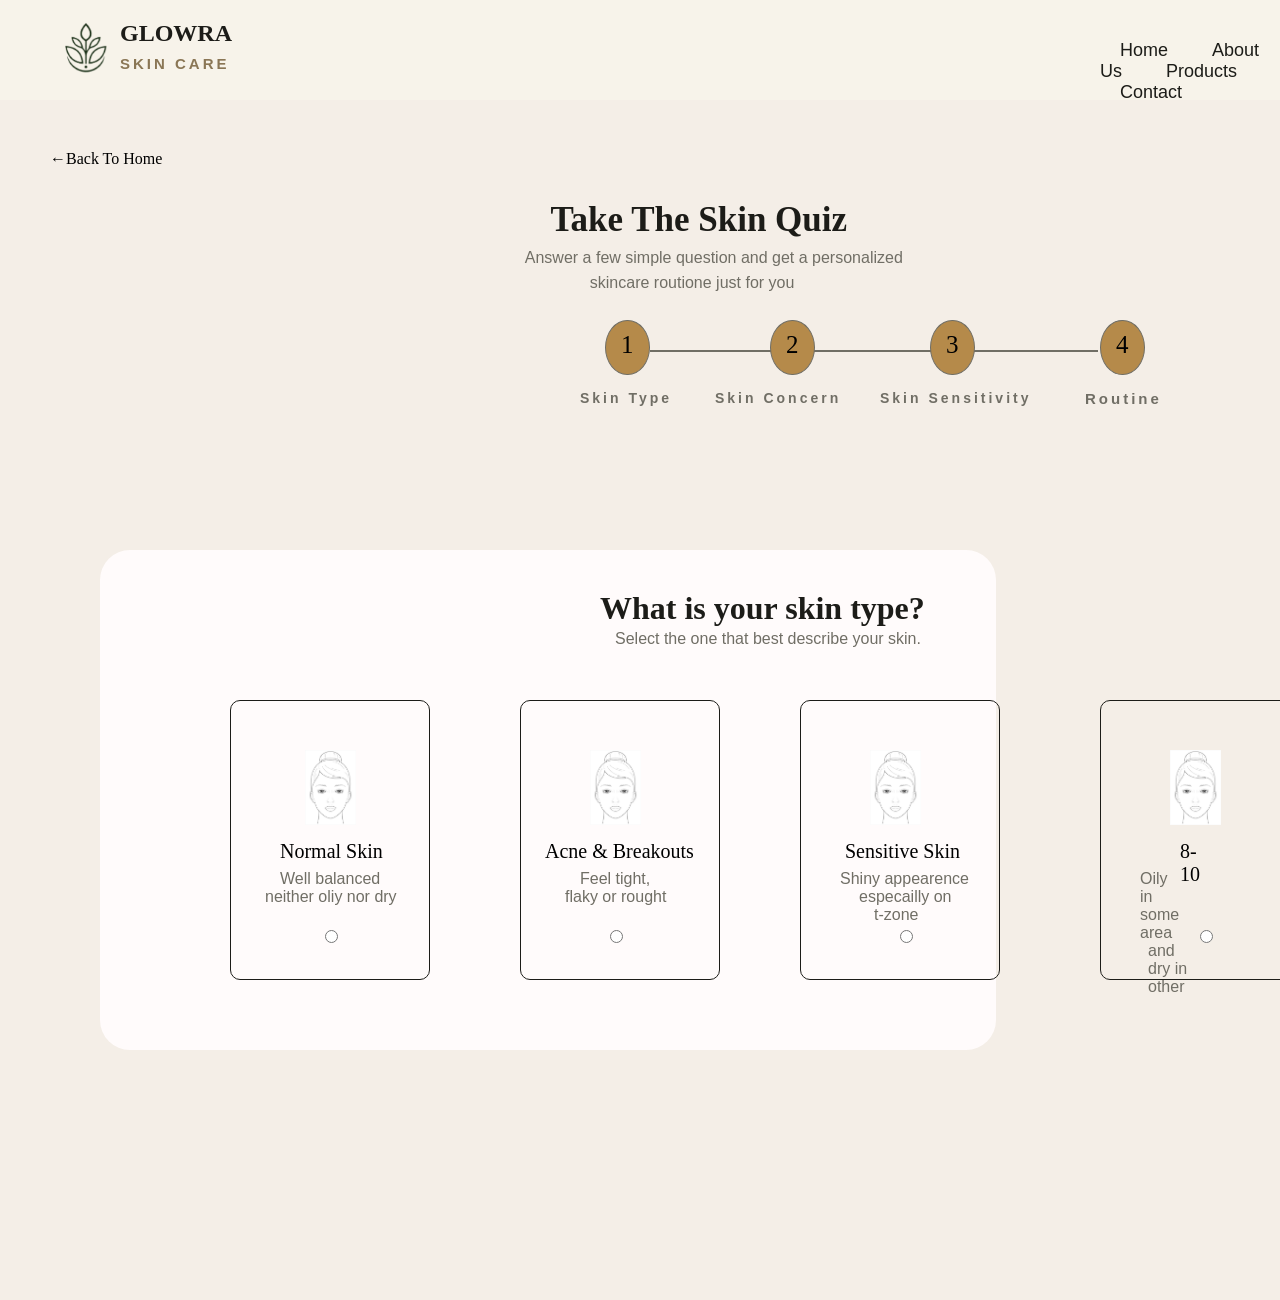
==== result.html @ 4100a985 "add build a website" ====
<!DOCTYPE html>
 <html lang="en">
 <head>
    <meta charset="UTF-8">
    <meta name="viewport" content="width=device-width, initial-scale=1.0">
    <title>Document</title>
    <link rel="stylesheet" href="./result.css">
 </head>
 <body>
 <header>

        <nav>

            <h1>GLOWRA</h1>
            <h5>SKIN CARE</h5>
            <ul>
                <li><a href="./index.html">Home</a></li>
                <li><a href="./about.html">About Us</a></li>
                <li><a href="./product.html">Products</a></li>
                <li><a href="./contact.html">Contact</a></li>
            </ul>
           <button class="hamburger" id="hamburger">
    <span></span>
    <span></span>
    <span></span>
</button>
        </nav>
    </header>
    <img class="logo" src="logo.png">
    <img class="icon-1" src="search.png">
    <img class="icon-2" src="user.png">
    <img class="icon-3" src="cart.png">
    <div class="container">
        <a class="home" href="./index.html">←Back To Home</a>
        <h1 class="p-1">Take The Skin Quiz</h1>
        <p class="p-2">Answer a few simple question and get a personalized<br><span class="p-3">skincare routione just for you</span></p>
    </div>
    <div class="line"></div>
    <div class="box">
        <p class="skin-1">1</p>
        <h5 class="head-1">Skin Type</h5>
        <p class="skin-2">2</p>
         <h5 class="head-2">Skin Concern</h5>
        <p class="skin-3">3</p>
         <h5 class="head-3">Skin Sensitivity</h5>
        <p class="skin-4">4</p>
         <h5 class="head-4">Routine</h5>
        <p class="skin-5">5</p>
         <h5 class="head-5">Result</h5>
    </div>
    <div class="sec">
        <H1 class="bin-1">What is your skin type?</H1>
        <p class="bin-2">Select the one that best describe your skin.</p>
        <div class="box-1"> </div>
             <img class="l-1" src="df032ad88e95d4d37ae13962cc7c6aff.jpg">
             <p class="l-2">Normal Skin</p>
             <p class="l-3">Well balanced<br><span>neither oliy nor dry</span></p>
             <input id="l-4" type="radio"> 
           
       
         <div class="box-2"></div>
             <img class="l-4" src="df032ad88e95d4d37ae13962cc7c6aff.jpg">
             <p class="l-5">Acne & Breakouts</p>
             <p class="l-6">Feel tight,<br><span class="spoon">flaky or rought</span></p>
              <input id="l-6" type="radio">
      
         <div class="box-3"></div>
             <img class="l-7" src="df032ad88e95d4d37ae13962cc7c6aff.jpg">
             <p class="l-8">Sensitive Skin</p>
             <p class="l-9">Shiny appearence<br><span class="spoon-2">especailly on </span><br>
                <span class="spoon-3">t-zone</span></p>
                <input id="l-7" type="radio">
        
         <div class="box-4"> </div>
             <img class="l-10" src="df032ad88e95d4d37ae13962cc7c6aff.jpg">
             <p class="l-11">8-10 </p>
             <p class="l-12">Oily in some area<br><span class="spoon-4">and dry in other</span></p>
             <input id="l-8" type="radio">
    </div>
    <div class="sec-2">
        <h1 class="acne-1">Your Skin  Quiz Result</h1>
        <p class="acne-2">Based on your answer,we are created a routine<br><span id="acne-2">perfect for your skin.</span></p>
        <div class="acne-3">
            <img class="acne-4" src="df032ad88e95d4d37ae13962cc7c6aff.jpg">
            <p class="acne-5">Your Skin Type</p>
            <p class="acne-6">Combination</p>
        </div>
        <p class="acne-7">Your Top Concern</p>
        <p class="acne-8">Acne</p>
        <p class="acne-9">Dullness</p>
        <p class="acne-10">Uneven texture</p>
        <p class="acne-11">Your Recommended Routine</p>
         <div class="card-1">
        <img class="card-2" src="Screenshot 2026-09-05 015650.png">
        <h4  class="card-3">Radiance Serum</h4>
        <p  class="card-4">Brightening & Glow</p>
        <img class="card-6 " src="Screenshot 2026-09-05 015739.png">
  
    </div>
    <a class="acne-12" href="./shop.html">Shop Your Routine →</a>
    <a class="acne-13" href="./skin quiz.html">Retake Quiz ↻ </a>
    </div>

    <script>
document.addEventListener("DOMContentLoaded", () => {

    /* =========================================
       RESULT ELEMENTS
    ========================================= */

    const items = document.querySelectorAll(
        ".acne-3, " +
        ".acne-8, " +
        ".acne-9, " +
        ".acne-10, " +
        ".card-1"
    );


    /* =========================================
       ADD REVEAL CLASS
    ========================================= */

    items.forEach((item, index) => {

        item.classList.add("result-reveal");

        item.style.transitionDelay =
            `${(index % 4) * 0.12}s`;

    });


    /* =========================================
       SCROLL OBSERVER
    ========================================= */

    const observer = new IntersectionObserver(
        (entries, observer) => {

            entries.forEach(entry => {

                if (entry.isIntersecting) {

                    entry.target.classList.add("active");

                    observer.unobserve(entry.target);

                }

            });

        },
        {
            threshold: 0.15
        }
    );


    items.forEach(item => {
        observer.observe(item);
    });


    /* =========================================
       CONCERN TAG CLICK EFFECT
    ========================================= */

    const concerns = document.querySelectorAll(
        ".acne-8, .acne-9, .acne-10"
    );

    concerns.forEach(concern => {

        concern.addEventListener("click", () => {

            concerns.forEach(item => {
                item.classList.remove("selected");
            });

            concern.classList.add("selected");

        });

    });

});
</script>
<script>
const hamburger = document.getElementById("hamburger");
const menu = document.querySelector("nav ul");

hamburger.addEventListener("click", function () {
    hamburger.classList.toggle("active");
    menu.classList.toggle("active");
});
</script>
</body>
</html>
---- result.css ----
*{
    padding: 0;
    margin: 0;
    box-sizing: border-box;
}
body{
     background-color: #F7F3EA;
}
nav{ 
    background-color: #F7F3EA;
}
nav a{
    color: #1C1C18;
    text-decoration:none;
     font-family: "Poppins", sans-serif;
     font-size: 18px;
}
nav a:hover{
    color: #B58A4A;
    text-decoration: underline #B58A4A;
    text-underline-offset: 15px;
}
li{
    display: inline;
    padding: 20px;
}
ul{
left: 1100px;
top: 40px;
position: absolute;

}

h1{
     color: #1C1C18;
     top: 20px;
     left: 120px;
     font-family: "Playfair Display", serif;
     position: absolute;
}
h5{
    color: #8A7655;
       top: 55px;
     left: 120px;
     font-size: 15px;
     letter-spacing: 3px;
     font-family: "Poppins", sans-serif;
     position: absolute;
}
.logo{
    height: 55px;
    left: 65px;
    top: 18px;
    position: absolute;
}
.icon-1{
    height: 45px;
    top: 25px;
    left: 1650px;;
    position: absolute;
}
.icon-2{
    height: 40px;
    top: 25px;
    left: 1730px;;
    position: absolute;
}
.icon-3{
    height: 45px;
    top: 20px;
    left: 1800px;;
    position: absolute;
}
.container{
  background-color:#f4eee7;
  height: 1200px;
  width: 100%;
  top: 100px;
  position: absolute;
}
.home{
    color: black;
    top: 50px;
    left: 50px;
    position: absolute;
    text-decoration: none;
}
.p-1{
    color: #1C1C18;
    left: 43%;
    font-size: 35px;
    top: 100px;
    position: absolute;
}
.p-2{
    color: #706E65;
    top: 145px;
    font-family: "poppins",sans-serif;
    left: 41%;
    line-height: 25px;
    position: absolute;
}
.p-3{
    left: 65px;
    position: absolute;
}
.line{
    background-color: #706E65;
    width: 35%;
    height: 2px;
    top: 350px;
    left: 650px;
    position: absolute;
}
.skin-1{
     top: 320px;
     font-size: 25px;
    left: 605px;
    background-color: #B58A4A;
    border-radius: 50%;
    padding: 10px 15px 15px 15px;
  
    border: solid 1px #706E65;
    position: absolute;
}
.head-1{
    color: #706E65;
     top: 390px;
     font-size: 14px;
    left: 580px;
    position: absolute;
}
.skin-2{
    top: 320px;
     font-size: 25px;
    left: 770px;
    background-color: #B58A4A;
    border-radius: 50%;
    padding: 10px 15px 15px 15px;
  
    border: solid 1px #706E65;
    position: absolute;
}
.head-2{
    color: #706E65;
     top: 390px;
     font-size: 14px;
    left: 715px;
    position: absolute;
}
.skin-3{
    top: 320px;
     font-size: 25px;
    left: 930px;
    background-color: #B58A4A;
    border-radius: 50%;
    padding: 10px 15px 15px 15px;
  
    border: solid 1px #706E65;
    position: absolute;
}
.head-3{
    color: #706E65;
     top: 390px;
     font-size: 14px;
    left: 880px;
    position: absolute;
}
.skin-4{
    top: 320px;
     font-size: 25px;
    left: 1100px;
    background-color: #B58A4A;
    border-radius: 50%;
    padding: 10px 15px 15px 15px;
  
    border: solid 1px #706E65;
    position: absolute;
}
.head-4{
    color: #706E65;
     top: 390px;
     font-size: 15px;
    left: 1085px;
    position: absolute;
}
.skin-5{
    top: 320px;
     font-size: 25px;
    left: 1300px;
    background-color: #B58A4A;
    border-radius: 50%;
    padding: 10px 15px 15px 15px;
  
    border: solid 1px #706E65;
    position: absolute;
}
.head-5{
    color: #706E65;
     top: 390px;
     font-size: 15px;
    left: 1290px;
    position: absolute;
}
.sec{
    background-color: #fffbfb;
    height: 500px;
    width: 70%;
    border-radius: 30px;
    top: 550px;
    left: 100px;
    position: absolute;
}
.bin-1{
    top: 40px;
    left: 500px;
    position: absolute;
}
.bin-2{
      font-family: "Poppins", sans-serif; 
    top: 80px;
    left: 515px;
    position: absolute;
    color: #706E65;
}
.box-1{
    left: 130px;
    top: 150px;
    border-radius: 10px;
    border: 1px solid #1C1C18;
    width: 200px;
    position: absolute;
    height: 280px;
    background-color:transparent;
}
.l-1{
    left: 205px;
    height: 75px;
    top: 200px;
    position: absolute;
}

.l-2{
     left: 180px;
    height: 75px;
    font-size: 20px;
    top: 290px;
    position: absolute;
}
span{
    left:-15px;
    position: relative;
}
.l-3{
      font-family: "Poppins", sans-serif; 
    color: #706E65;
     left: 180px;
    height: 75px;
    top: 320px;
    position: absolute;
}
#l-4{
     left: 225px;
    top: 380px;
    position: absolute;
}

.box-2{
     left: 420px;
    top: 150px;
    border-radius: 10px;
    border: 1px solid #1C1C18;
    width: 200px;
    position: absolute;
    height: 280px;
    background-color:transparent;
}
.l-4{
  left: 490px;
    height: 75px;
    font-size: 20px;
    top: 200px;
    position: absolute;
}
.l-5{
     left: 445px;
    height: 75px;
    font-size: 20px;
    top: 290px;
    position: absolute;
}
.l-6{
    color: #706E65;
     left: 480px;
       font-family: "poppins",sans-serif;
    top: 320px;
    position: absolute;
}
.spoon{
    left: -15px;
    position: relative;
}
#l-6{
      left: 510px;
    top: 380px;
    position: absolute;
}
.box-3{
     left: 700px;
    top: 150px;
    border-radius: 10px;
    border: 1px solid #1C1C18;
    width: 200px;
    position: absolute;
    height: 280px;
    background-color:transparent;
}
.l-7{
  left: 770px;
    height: 75px;
    font-size: 20px;
    top: 200px;
    position: absolute;
}
.l-8{
     left: 745px;
    height: 75px;
    font-size: 20px;
    top: 290px;
    position: absolute;
}
.l-9{
    color: #706E65;
     left: 740px;
       font-family: "poppins",sans-serif;
    top: 320px;
    position: absolute;
}
.spoon-2{
    left: 19px;
    position: relative;
}
.spoon-3{
     left: 34px;
    position: relative;
}
#l-7{
      left: 800px;
    top: 380px;
    position: absolute;
}
.box-4{
     left: 1000px;
    top: 150px;
    border-radius: 10px;
    border: 1px solid #1C1C18;
    width: 200px;
    position: absolute;
    height: 280px;
    background-color:transparent;
}
.l-10{
  left: 1070px;
    height: 75px;
    font-size: 20px;
    top: 200px;
    position: absolute;
}
.l-11{
     left: 1080px;
    height: 75px;
    font-size: 20px;
    top: 290px;
    position: absolute;
}
.l-12{
    color: #706E65;
     left: 1040px;
       font-family: "poppins",sans-serif;
    top: 320px;
    position: absolute;
}
.spoon-4{
    left: 8px;
    position: relative;
}

#l-8{
      left: 1100px;
    top: 380px;
    position: absolute;
}
.sec-2{
 background-color: #fffbfb;
    height: 750px;
    width: 20%;
    border-radius: 30px;
    top: 430px;
    left: 1500px;
    position: absolute;
}
.acne-1{
    width: 360px;
    left: 50px;
    font-size: 30px;
    position: absolute;
}
.acne-2{
    color: #706E65;
     width: 360px;
     font-size: 14px;
        font-family: "poppins",sans-serif;
    left: 50px;
    top: 60px;
    position: absolute;

}
#acne-2{
    line-height: 20px;
    left: 55px;
    position:absolute;
}
.acne-3{
    background-color: #e9e7e2;
    height: 70px;
    width: 270px;
    top: 120px;
    border-radius: 20px;
    left: 50px;
    position: absolute;
}
.acne-4{
    height: 55px;
    top: 10px;
    left: 35px;
    position: absolute;
    border-radius: 50%;
}
.acne-5{
left: 100px;
top: 14px;
font-size: 15px;
   font-family: "poppins",sans-serif;
color: #a58b55;
position: absolute;
}
.acne-6{
 left: 100px;

 font-weight: 700;
    font-family: "poppins",sans-serif;;
top: 40px;
color: black;
position: absolute;
}
.acne-7{
    left: 120px;

 font-weight: 700;
    font-family: "poppins",sans-serif;;
top: 220px;
color: black;
position: absolute;
}
.acne-8{
    left: 35px;
    border-radius: 10px;
background-color:#e9e7e2;
 font-weight: 600;
 padding: 10px 10px 10px 10px;
 
    font-family: "poppins",sans-serif;;
top: 270px;
border: solid 1px #e9e7e2;
color:#1C1C18;
position: absolute;
}
.acne-9{
        left: 105px;
    border-radius: 10px;
background-color: #e9e7e2;
 font-weight: 600;
 padding: 10px 10px 10px 10px;
 
    font-family: "poppins",sans-serif;;
top: 270px;
color:#1C1C18;
position: absolute;
}
.acne-10{
        left: 205px;
    border-radius: 10px;
background-color: #e9e7e2;
 font-weight: 600;
 padding: 10px 10px 10px 10px;
 font-size: 15px;
    font-family: "poppins",sans-serif;;
top: 270px;
color:#1C1C18;
position: absolute;
}
.acne-11{
        left: 80px;

 font-weight: 600;
    font-family: "poppins",sans-serif;;
top: 335px;
color:#1C1C18;
position: absolute;
}

.card-1{
    background-color: white;
    height: 300px;
    width: 100px;
    top: 370px;
    left: 50px;
    border-radius: 10px;
    position: absolute;
}

.card-2{
    height: 150px;
    left: 35px;
    width: 200px;
    border-radius: 10px;
    position: absolute;
}


.card-3{
    top: 170px;
    left: 75px;
    width: 360px;
    font-family: "poppins",sans-serif;
    position: absolute;
}
.card-3:hover{
    color: #a58b55;
}
.card-4{
    top: 195px;
    left: 70px;
    width: 360px;
    color: #706E65;
      font-family: "poppins",sans-serif;
    position: absolute;
}

.card-6{
     top: 220px;
    left: 85px;  
    height: 15px;   
    position: absolute;
}
.acne-12{
    background-color:#1d2613 ;
    text-decoration: none;
    color: white;
    top: 630px;
    left: 105px;
    border-radius: 10px;
    padding: 10px 20px 10px 20px;
    position: absolute;
}
.acne-13{
     background-color:transparent ;
    text-decoration: none;
    color: black;
    border: solid 1px #1C1C18;
    top: 680px;
    left: 125px;
    border-radius: 10px;
    padding: 10px 20px 10px 20px;
    position: absolute;
}

/* =========================================
   GLOWRA RESULT PAGE
   PREMIUM ANIMATION
   ADD AFTER YOUR ORIGINAL CSS
========================================= */


/* =========================================
   PAGE ENTRY
========================================= */

body {
    animation: pageEnter 0.9s ease both;
}

@keyframes pageEnter {
    from {
        opacity: 0;
    }

    to {
        opacity: 1;
    }
}


/* =========================================
   NAVBAR
========================================= */

nav {
    animation: navDrop 0.8s ease both;
}

@keyframes navDrop {
    from {
        opacity: 0;
        transform: translateY(-30px);
    }

    to {
        opacity: 1;
        transform: translateY(0);
    }
}

nav a {
    transition:
        color 0.3s ease,
        letter-spacing 0.3s ease;
}

nav a:hover {
    color: #B58A4A;
    letter-spacing: 1px;
}


/* LOGO */

.logo {
    transition:
        transform 0.4s ease,
        filter 0.4s ease;
}

.logo:hover {
    transform: scale(1.08) rotate(-2deg);
}


/* NAV ICONS */

.icon-1,
.icon-2,
.icon-3 {
    transition:
        transform 0.35s ease,
        opacity 0.35s ease;
}

.icon-1:hover,
.icon-2:hover,
.icon-3:hover {
    transform: translateY(-6px) scale(1.1);
    opacity: 0.7;
}


/* =========================================
   TOP CONTAINER
========================================= */

.container {
    animation: containerReveal 1s 0.15s ease both;
}

@keyframes containerReveal {
    from {
        opacity: 0;
        transform: translateY(30px);
    }

    to {
        opacity: 1;
        transform: translateY(0);
    }
}


/* BACK HOME */

.home {
    transition:
        color 0.3s ease,
        transform 0.3s ease;
}

.home:hover {
    color: #B58A4A;
    transform: translateX(7px);
}


/* =========================================
   PAGE HEADING
========================================= */

.p-1 {
    animation: headingLeft 0.9s 0.3s ease both;
}

@keyframes headingLeft {
    from {
        opacity: 0;
        transform: translateX(-50px);
    }

    to {
        opacity: 1;
        transform: translateX(0);
    }
}


/* DESCRIPTION */

.p-2 {
    animation: textUp 0.9s 0.5s ease both;
}

@keyframes textUp {
    from {
        opacity: 0;
        transform: translateY(25px);
    }

    to {
        opacity: 1;
        transform: translateY(0);
    }
}


/* =========================================
   PROGRESS LINE
========================================= */

.line {
    transform-origin: left;

    animation: lineGrow 1s 0.65s ease both;
}

@keyframes lineGrow {
    from {
        opacity: 0;
        transform: scaleX(0);
    }

    to {
        opacity: 1;
        transform: scaleX(1);
    }
}


/* =========================================
   PROGRESS CIRCLES
========================================= */

.skin-1,
.skin-2,
.skin-3,
.skin-4,
.skin-5 {
    transition:
        transform 0.4s ease,
        background-color 0.35s ease,
        color 0.35s ease,
        box-shadow 0.35s ease;
}

.skin-1:hover,
.skin-2:hover,
.skin-3:hover,
.skin-4:hover,
.skin-5:hover {
    transform: translateY(-7px) scale(1.12);

    background-color: #1D2613;

    color: white;

    box-shadow:
        0 10px 25px rgba(181, 138, 74, 0.25);
}


/* STEP LABELS */

.head-1,
.head-2,
.head-3,
.head-4,
.head-5 {
    transition:
        color 0.3s ease,
        transform 0.3s ease;
}

.head-1:hover,
.head-2:hover,
.head-3:hover,
.head-4:hover,
.head-5:hover {
    color: #B58A4A;
    transform: translateY(-3px);
}


/* =========================================
   QUIZ SECTION
========================================= */

.sec {
    animation: quizSection 1s 0.65s cubic-bezier(.2,.8,.2,1) both;
}

@keyframes quizSection {
    from {
        opacity: 0;
        transform: translateY(55px);
    }

    to {
        opacity: 1;
        transform: translateY(0);
    }
}


/* =========================================
   RESULT SECTION
========================================= */

.sec-2 {
    animation: resultCardEnter 1.1s 0.8s cubic-bezier(.2,.8,.2,1) both;

    transition:
        box-shadow 0.5s ease,
        border-color 0.4s ease;
}

@keyframes resultCardEnter {

    from {
        opacity: 0;
        transform: translateX(80px) scale(0.96);
    }

    to {
        opacity: 1;
        transform: translateX(0) scale(1);
    }

}


/* RESULT CARD HOVER */

.sec-2:hover {
    box-shadow:
        0 20px 50px rgba(28, 28, 24, 0.12);
}


/* =========================================
   RESULT HEADING
========================================= */

.acne-1 {
    animation: acneHeading 0.9s 1s ease both;
}

@keyframes acneHeading {

    from {
        opacity: 0;
        transform: translateY(-25px);
    }

    to {
        opacity: 1;
        transform: translateY(0);
    }

}


/* =========================================
   RESULT DESCRIPTION
========================================= */

.acne-2 {
    animation: acneDescription 0.8s 1.15s ease both;
}

@keyframes acneDescription {

    from {
        opacity: 0;
        transform: translateY(20px);
    }

    to {
        opacity: 1;
        transform: translateY(0);
    }

}


/* =========================================
   SKIN TYPE RESULT
========================================= */

.acne-3 {
    animation: skinResult 0.8s 1.3s ease both;

    transition:
        transform 0.4s ease,
        box-shadow 0.4s ease,
        background-color 0.35s ease;
}

@keyframes skinResult {

    from {
        opacity: 0;
        transform: translateX(-30px);
    }

    to {
        opacity: 1;
        transform: translateX(0);
    }

}

.acne-3:hover {
    transform: translateY(-7px);

    background-color: #F1EEE8;

    box-shadow:
        0 10px 25px rgba(28, 28, 24, 0.10);
}


/* SKIN IMAGE */

.acne-4 {
    transition:
        transform 0.5s ease,
        filter 0.4s ease;
}

.acne-3:hover .acne-4 {
    transform: scale(1.12) rotate(3deg);

    filter: brightness(1.05);
}


/* SKIN TYPE TEXT */

.acne-5,
.acne-6 {
    transition:
        color 0.3s ease,
        transform 0.3s ease;
}

.acne-3:hover .acne-5 {
    color: #B58A4A;
}

.acne-3:hover .acne-6 {
    transform: translateX(4px);
}


/* =========================================
   TOP CONCERNS
========================================= */

.acne-7 {
    animation: concernTitle 0.8s 1.45s ease both;
}

@keyframes concernTitle {

    from {
        opacity: 0;
        transform: translateY(20px);
    }

    to {
        opacity: 1;
        transform: translateY(0);
    }

}


/* CONCERN TAGS */

.acne-8,
.acne-9,
.acne-10 {
    cursor: pointer;

    transition:
        transform 0.35s ease,
        background-color 0.35s ease,
        color 0.35s ease,
        box-shadow 0.35s ease;
}

.acne-8:hover,
.acne-9:hover,
.acne-10:hover {
    background-color: #B58A4A;

    color: white;

    transform: translateY(-5px);

    box-shadow:
        0 8px 18px rgba(181, 138, 74, 0.20);
}


/* =========================================
   ROUTINE HEADING
========================================= */

.acne-11 {
    animation: routineTitle 0.8s 1.6s ease both;
}

@keyframes routineTitle {

    from {
        opacity: 0;
        transform: translateY(20px);
    }

    to {
        opacity: 1;
        transform: translateY(0);
    }

}


/* =========================================
   PRODUCT CARD
========================================= */



@keyframes productCard {

    from {
        opacity: 0;
        transform: translateY(35px) scale(0.95);
    }

    to {
        opacity: 1;
        transform: translateY(0) scale(1);
    }

}







/* PRODUCT TITLE */

.card-3 {
    transition:
        color 0.3s ease,
        transform 0.3s ease;
}

.card-3:hover {
    color: #B58A4A;

    transform: translateX(4px);
}


/* PRODUCT DESCRIPTION */

.card-4 {
    transition:
        color 0.3s ease;
}

.card-1:hover .card-4 {
    color: #5F5B52;
}


/* RATING */

.card-6 {
    transition:
        transform 0.35s ease;
}

.card-1:hover .card-6 {
    transform: scale(1.12);
}


/* =========================================
   SHOP ROUTINE BUTTON
========================================= */

.acne-12 {
    transition:
        transform 0.4s ease,
        background-color 0.35s ease,
        box-shadow 0.4s ease,
        letter-spacing 0.3s ease;
}

.acne-12:hover {
    background-color: #B58A4A;

    transform: translateY(-6px);

    letter-spacing: 0.4px;

    box-shadow:
        0 12px 25px rgba(181, 138, 74, 0.25);
}


/* =========================================
   RETAKE QUIZ
========================================= */

.acne-13 {
    transition:
        transform 0.35s ease,
        color 0.35s ease,
        border-color 0.35s ease,
        background-color 0.35s ease;
}

.acne-13:hover {
    color: #B58A4A;

    border-color: #B58A4A;

    background-color: #FBF7EF;

    transform: translateY(-5px);
}


/* =========================================
   SMOOTH FOCUS
========================================= */

.acne-12:focus,
.acne-13:focus {
    outline: 2px solid #B58A4A;
    outline-offset: 4px;
}


/* =========================================
   REDUCED MOTION
========================================= */

@media (prefers-reduced-motion: reduce) {

    *,
    *::before,
    *::after {
        animation-duration: 0.01ms !important;
        transition-duration: 0.01ms !important;
    }

}
/* =========================================
   HAMBURGER DEFAULT
========================================= */

.hamburger {
    display: none;
}


/* =========================================
   RESULT PAGE - 768px RESPONSIVE
========================================= */

@media (max-width: 768px) {

    /* =========================
       NAVBAR
    ========================= */

    nav {
        height: 85px;
        width: 100%;
        position: relative;
        background: #F7F3EA;
        z-index: 9999;
    }

.logo {
        top: 18px;
        left: 20px;
        height: 45px;
        width: auto;
        z-index: 10000;
}
    nav h1 {
        position: absolute;
        left:60px;
        top: 20px;
        font-size: 25px;
    }

    nav h5 {
        position: absolute;
        left: 60px;
        top: 50px;
        font-size: 9px;
        letter-spacing: 2px;
    }

    /* Desktop icons hide */
    .icon-1,
    .icon-2,
    .icon-3 {
        display: none;
    }


    /* =========================
       HAMBURGER
    ========================= */

    .hamburger {
        display: flex;
        position: absolute;
        right: 20px;
        top: 21px;
        width: 34px;
        height: 30px;
        padding: 0;
        border: none;
        background: transparent;
        flex-direction: column;
        justify-content: space-between;
        cursor: pointer;
        z-index: 10001;
    }

    .hamburger span {
        width: 34px;
        height: 3px;
        background: #1C1C18;
        border-radius: 5px;
        display: block;
        transition: 0.3s ease;
    }

    .hamburger.active span:nth-child(1) {
        transform: translateY(13px) rotate(45deg);
    }

    .hamburger.active span:nth-child(2) {
        opacity: 0;
    }

    .hamburger.active span:nth-child(3) {
        transform: translateY(-14px) rotate(-45deg);
    }


    /* =========================
       MOBILE MENU
    ========================= */

    nav ul {
        display: none;
        position: absolute;
        top: 75px;
        left: 0;
        width: 100%;
        padding: 15px 0;
        margin: 0;
        background: #F7F3EA;
        text-align: center;
        z-index: 10000;
    }

    nav ul.active {
        display: block;
    }

    nav ul li {
        display: block;
        padding: 12px 0;
    }

    nav ul li a {
        font-size: 15px;
    }


    /* =========================
       HERO CONTAINER
    ========================= */

    .container {
        position: absolute;
        top: 75px;
        left: 0;
        width: 100%;
        height: 320px;
    }

    .home {
        top: 25px;
        left: 20px;
        font-size: 13px;
    }

    .p-1 {
        top: 85px;
        left: 0;
        width: 100%;
        text-align: center;
        font-size: 27px;
    }

    .p-2 {
        top: 140px;
        left: 0;
        width: 100%;
        text-align: center;
        font-size: 13px;
        line-height: 22px;
    }

    .p-2 br {
        display: none;
    }

    .p-3 {
        position: static;
        left: auto;
    }


    /* =========================
       PROGRESS
    ========================= */

    .line {
        position: absolute;
        top: 415px;
        left: 10%;
        width: 80%;
        height: 2px;
    }

    .box {
        position: absolute;
        top: 395px;
        left: 0;
        width: 100%;
        height: 80px;
    }

    .skin-1,
    .skin-2,
    .skin-3,
    .skin-4,
    .skin-5 {
        top: 0;
        font-size: 10px;
        padding: 10px 10px;
    }

    .skin-1 {
        left: 5%;
    }

    .skin-2 {
        left: 28%;
    }

    .skin-3 {
        left: 48%;
    }

    .skin-4 {
        left: 68%;
    }

    .skin-5 {
        left: 88%;
    }

    .head-1,
    .head-2,
    .head-3,
    .head-4,
    .head-5 {
        top: 42px;
        font-size: 8px;
    }

    .head-1 {
        left: 1%;
    }

    .head-2 {
        left: 20%;
    }

    .head-3 {
        left: 38%;
        font-size: 8px;
    }

    .head-4 {
        left: 68%;
    }

    .head-5 {
        left: 85%;
    }


    /* =========================
       OLD QUIZ SECTION HIDE
    ========================= */

    .sec {
        display: none;
    }


    /* =========================
       RESULT SECTION
    ========================= */

    .sec-2 {
        position: absolute;
        top: 500px;
        left: 5%;
        width: 90%;
        height: 920px;
        border-radius: 25px;
    }


    /* =========================
       RESULT HEADING
    ========================= */

    .acne-1 {
        top: 30px;
        left: 0;
        width: 100%;
        text-align: center;
        font-size: 25px;
    }

    .acne-2 {
        top: 82px;
        left: 5%;
        width: 90%;
        text-align: center;
        font-size: 12px;
        line-height: 20px;
    }

    .acne-2 br {
        display: none;
    }

    #acne-2 {
        position: static;
        left: auto;
    }


    /* =========================
       SKIN TYPE
    ========================= */

    .acne-3 {
        top: 145px;
        left: 7%;
        width: 86%;
        height: 120px;
        border-radius: 18px;
    }

    .acne-4 {
        top: 12px;
        left: 20px;
        height: 95px;
        width: 95px;
        object-fit: cover;
    }

    .acne-5 {
        left: 130px;
        top: 27px;
        font-size: 12px;
    }

    .acne-6 {
        left: 130px;
        top: 55px;
        font-size: 19px;
    }


    /* =========================
       TOP CONCERN
    ========================= */

    .acne-7 {
        top: 295px;
        left: 0;
        width: 100%;
        text-align: center;
        font-size: 20px;
    }

    .acne-8,
    .acne-9,
    .acne-10 {
        top: 345px;
        font-size: 15px;
        padding: 9px 10px;
        border-radius: 10px;
    
    }

    .acne-8 {
        left: 5%;
    }

    .acne-9 {
        left: 30%;
    }

    .acne-10 {
        left: 61%;
    }


    /* =========================
       ROUTINE HEADING
    ========================= */

    .acne-11 {
        top: 415px;
        left: 0;
        width: 100%;
        text-align: center;
        font-size: 20px;
    }


    /* =========================
       PRODUCT CARD
    ========================= */

    .card-1 {
        top: 470px;
        left: 7%;
        width: 86%;
        height: 290px;
        border-radius: 15px;
    }

    .card-2 {
        top: 10px;
        left: calc(50% - 90px);
        width: 180px;
        height: 135px;
        object-fit: cover;
    }

    .card-3 {
        top: 155px;
        left: 0;
        width: 100%;
        text-align: center;
        font-size: 17px;
    }

    .card-4 {
        top: 190px;
        left: 0;
        width: 100%;
        text-align: center;
        font-size: 12px;
    }

    .card-6 {
        top: 225px;
        left: calc(45% - 25px);
        height: 15px;
    }


    /* =========================
       SHOP BUTTON
    ========================= */

    .acne-12 {
        top: 760px;
        left: 10%;
        width: 80%;
        padding: 13px 10px;
        text-align: center;
        font-size: 12px;
        border-radius: 10px;
    }


    /* =========================
       RETAKE BUTTON
    ========================= */

    .acne-13 {
        top: 820px;
        left: 10%;
        width: 80%;
        padding: 13px 10px;
        text-align: center;
        font-size: 12px;
        border-radius: 10px;
    }


    /* =========================
       HOVER FIX
    ========================= */

    .acne-8:hover,
    .acne-9:hover,
    .acne-10:hover {
        transform: translateY(-4px);
    }

    .acne-12:hover {
        transform: translateY(-4px);
    }

    .acne-13:hover {
        transform: translateY(-4px);
    }
}
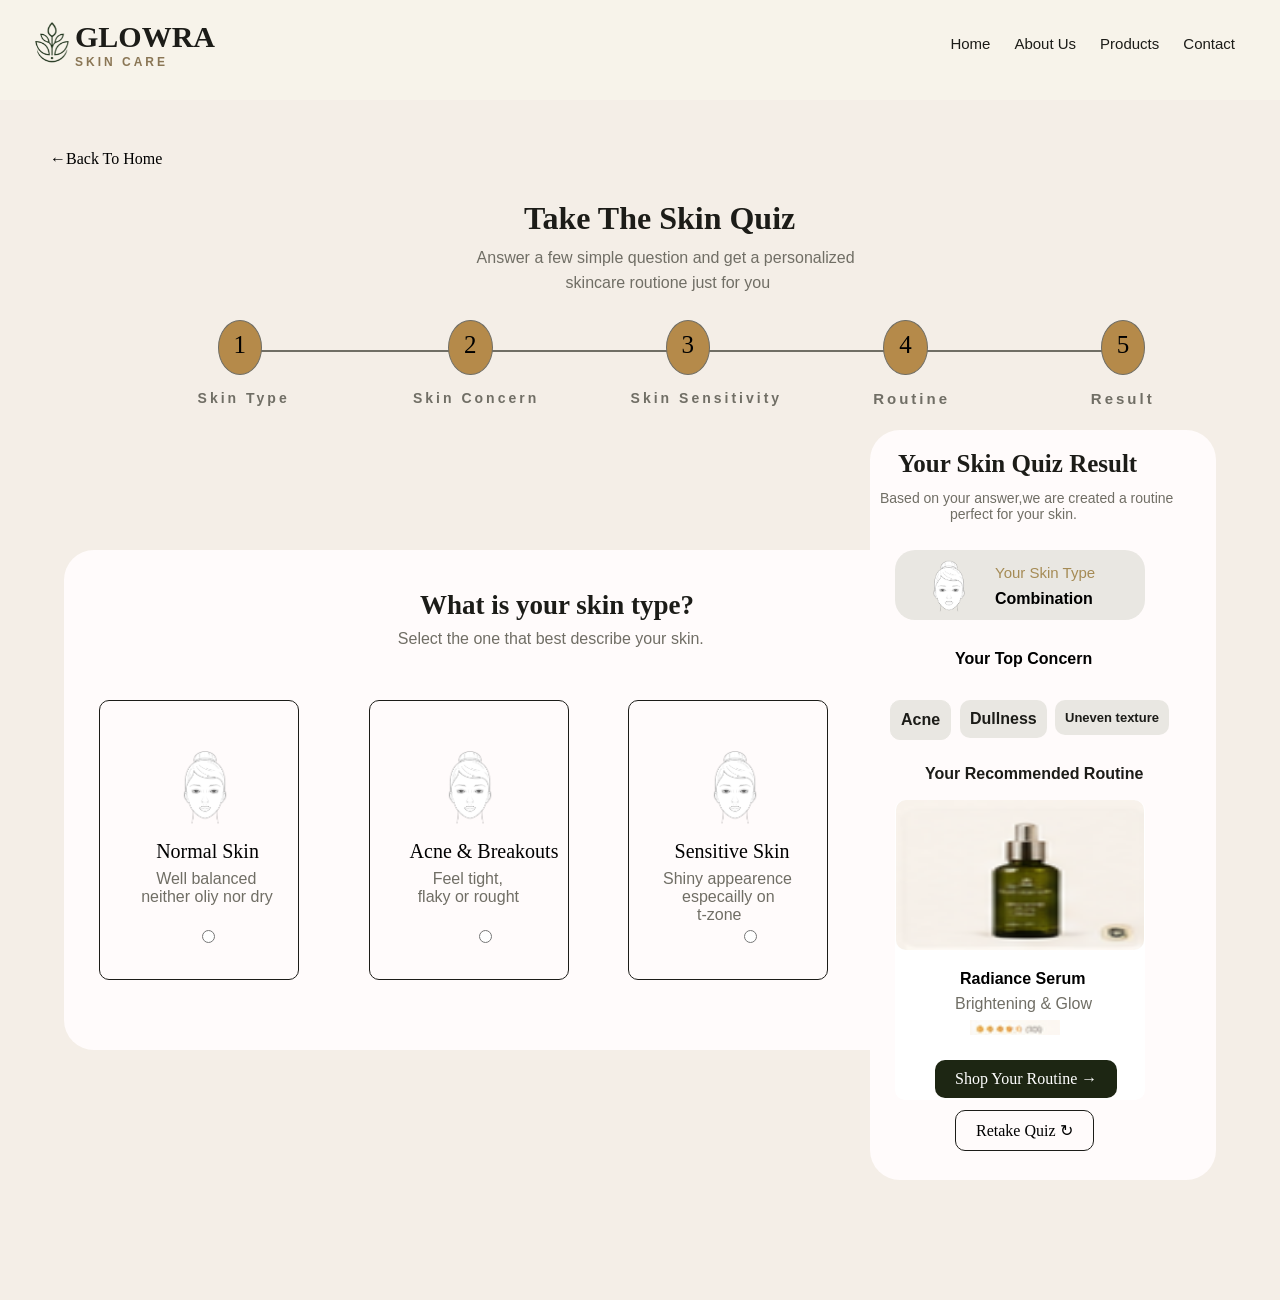
==== commit ce0e1f41: "add a responsive" ====
--- a/result.html
+++ b/result.html
@@ -52,27 +52,27 @@
         <H1 class="bin-1">What is your skin type?</H1>
         <p class="bin-2">Select the one that best describe your skin.</p>
         <div class="box-1"> </div>
-             <img class="l-1" src="df032ad88e95d4d37ae13962cc7c6aff.jpg">
+             <img class="l-1" src="face.png">
              <p class="l-2">Normal Skin</p>
              <p class="l-3">Well balanced<br><span>neither oliy nor dry</span></p>
              <input id="l-4" type="radio"> 
            
        
          <div class="box-2"></div>
-             <img class="l-4" src="df032ad88e95d4d37ae13962cc7c6aff.jpg">
+             <img class="l-4" src="face.png">
              <p class="l-5">Acne & Breakouts</p>
              <p class="l-6">Feel tight,<br><span class="spoon">flaky or rought</span></p>
               <input id="l-6" type="radio">
       
          <div class="box-3"></div>
-             <img class="l-7" src="df032ad88e95d4d37ae13962cc7c6aff.jpg">
+             <img class="l-7" src="face.png">
              <p class="l-8">Sensitive Skin</p>
              <p class="l-9">Shiny appearence<br><span class="spoon-2">especailly on </span><br>
                 <span class="spoon-3">t-zone</span></p>
                 <input id="l-7" type="radio">
         
          <div class="box-4"> </div>
-             <img class="l-10" src="df032ad88e95d4d37ae13962cc7c6aff.jpg">
+             <img class="l-10" src="face.png">
              <p class="l-11">8-10 </p>
              <p class="l-12">Oily in some area<br><span class="spoon-4">and dry in other</span></p>
              <input id="l-8" type="radio">
@@ -81,7 +81,7 @@
         <h1 class="acne-1">Your Skin  Quiz Result</h1>
         <p class="acne-2">Based on your answer,we are created a routine<br><span id="acne-2">perfect for your skin.</span></p>
         <div class="acne-3">
-            <img class="acne-4" src="df032ad88e95d4d37ae13962cc7c6aff.jpg">
+            <img class="acne-4" src="face.png">
             <p class="acne-5">Your Skin Type</p>
             <p class="acne-6">Combination</p>
         </div>
--- a/result.css
+++ b/result.css
@@ -1681,3 +1681,325 @@
         transform: translateY(-4px);
     }
 }
+/* ================= LAPTOP ================= */
+@media (min-width: 1024px) and (max-width: 1400px) {
+
+    /* NAVBAR */
+    ul {
+        left: auto;
+        right: 35px;
+        top: 35px;
+    }
+
+    li {
+        padding: 10px;
+    }
+
+    nav a {
+        font-size: 15px;
+    }
+
+      nav h1 {
+        left: 75px;
+        top: 20px;
+        font-size: 30px;
+    }
+
+    nav h5 {
+        left: 75px;
+        top: 55px;
+        font-size: 12px;
+    }
+        .logo {
+        top: 18px;
+        left: 35px;
+        height: 45px;
+        width: auto;
+        z-index: 10000;
+    }
+    .icon-1 {
+        left: auto;
+        right: 110px;
+        display: none;
+    }
+
+    .icon-2 {
+        left: auto;
+        right: 60px;
+           display: none;
+    }
+
+    .icon-3 {
+        left: auto;
+        right: 15px;
+           display: none;
+    }
+
+
+    /* TOP CONTAINER */
+    .container {
+        top: 100px;
+        height: 1200px;
+    }
+
+    .p-1 {
+        left: 55%;
+        margin-left: -180px;
+        font-size: 32px;
+        white-space: nowrap;
+    }
+
+    .p-2 {
+        left: 52%;
+        margin-left: -190px;
+        width: 380px;
+        text-align: center;
+    }
+
+    .p-3 {
+        left: 90px;
+    }
+
+
+    /* PROGRESS LINE */
+    .line {
+        left: 20%;
+        width: 67%;
+    }
+
+    .skin-1 {
+        left: 17%;
+    }
+
+    .skin-2 {
+        left: 35%;
+    }
+
+    .skin-3 {
+        left: 52%;
+    }
+
+    .skin-4 {
+        left: 69%;
+    }
+
+    .skin-5 {
+        left: 86%;
+    }
+
+    .head-1 {
+        left: calc(17% - 20px);
+    }
+
+    .head-2 {
+        left: calc(35% - 35px);
+    }
+
+    .head-3 {
+        left: calc(52% - 35px);
+    }
+
+    .head-4 {
+        left: calc(69% - 10px);
+    }
+
+    .head-5 {
+        left: calc(86% - 10px);
+    }
+
+
+    /* QUIZ BOX */
+    .sec {
+        width: 90%;
+        left: 5%;
+        top: 550px;
+    }
+
+    .bin-1 {
+        left: 50%;
+        margin-left: -220px;
+        font-size: 27px;
+        white-space: nowrap;
+    }
+
+    .bin-2 {
+        left: 42%;
+        margin-left: -150px;
+        white-space: nowrap;
+    }
+
+
+    /* QUIZ CARDS */
+    .box-1 {
+        left: 3%;
+    }
+
+    .box-2 {
+        left: 26.5%;
+    }
+
+    .box-3 {
+        left: 49%;
+    }
+
+    .box-4 {
+        left: 74%;
+    }
+
+
+    /* CARD 1 */
+    .l-1 {
+        left: 10%;
+    }
+
+    .l-2 {
+        left: 8%;
+    }
+
+    .l-3 {
+        left: 8%;
+    }
+
+    #l-4 {
+        left: 12%;
+    }
+
+
+    /* CARD 2 */
+    .l-4 {
+        left: 33%;
+    }
+
+    .l-5 {
+        left: 30%;
+    }
+
+    .l-6 {
+        left: 32%;
+    }
+
+    #l-6 {
+        left: 36%;
+    }
+
+
+    /* CARD 3 */
+    .l-7 {
+        left: 56%;
+    }
+
+    .l-8 {
+        left: 53%;
+    }
+
+    .l-9 {
+        left: 52%;
+    }
+
+    #l-7 {
+        left: 59%;
+    }
+
+
+    /* CARD 4 */
+    .l-10 {
+        left: 79%;
+    }
+
+    .l-11 {
+        left: 78%;
+    }
+
+    .l-12 {
+        left: 76%;
+    }
+
+    #l-8 {
+        left: 82%;
+    }
+
+
+    /* RESULT */
+    .sec-2 {
+        width: 27%;
+        left: 68%;
+        top: 430px;
+    }
+
+    .acne-1 {
+        left: 28px;
+        width: 280px;
+        font-size: 25px;
+    }
+
+    .acne-2 {
+        left: 10px;
+        width: 300px;
+    }
+    #acne-2{
+        top: 14px;
+        left: 70px;
+    }
+
+    .acne-3 {
+        left: 25px;
+        width: 250px;
+    }
+
+    .acne-7 {
+        left: 85px;
+    }
+
+    .acne-8 {
+        left: 20px;
+    }
+
+    .acne-9 {
+        left: 90px;
+    }
+
+    .acne-10 {
+        left: 185px;
+        font-size: 13px;
+    }
+
+    .acne-11 {
+        left: 55px;
+    }
+
+    .card-1 {
+        width: 250px;
+        left: 25px;
+    }
+
+    .card-2 {
+        width: 248px;
+        left: 1px;
+    }
+
+    .card-3 {
+        left: 65px;
+    }
+
+    .card-4 {
+        left: 60px;
+    }
+
+    .card-6 {
+        left: 75px;
+    }
+
+    .acne-12 {
+        left: 65px;
+    }
+
+    .acne-13 {
+        left: 85px;
+    }
+
+
+    /* HAMBURGER */
+    .hamburger {
+        display: none;
+    }
+}
